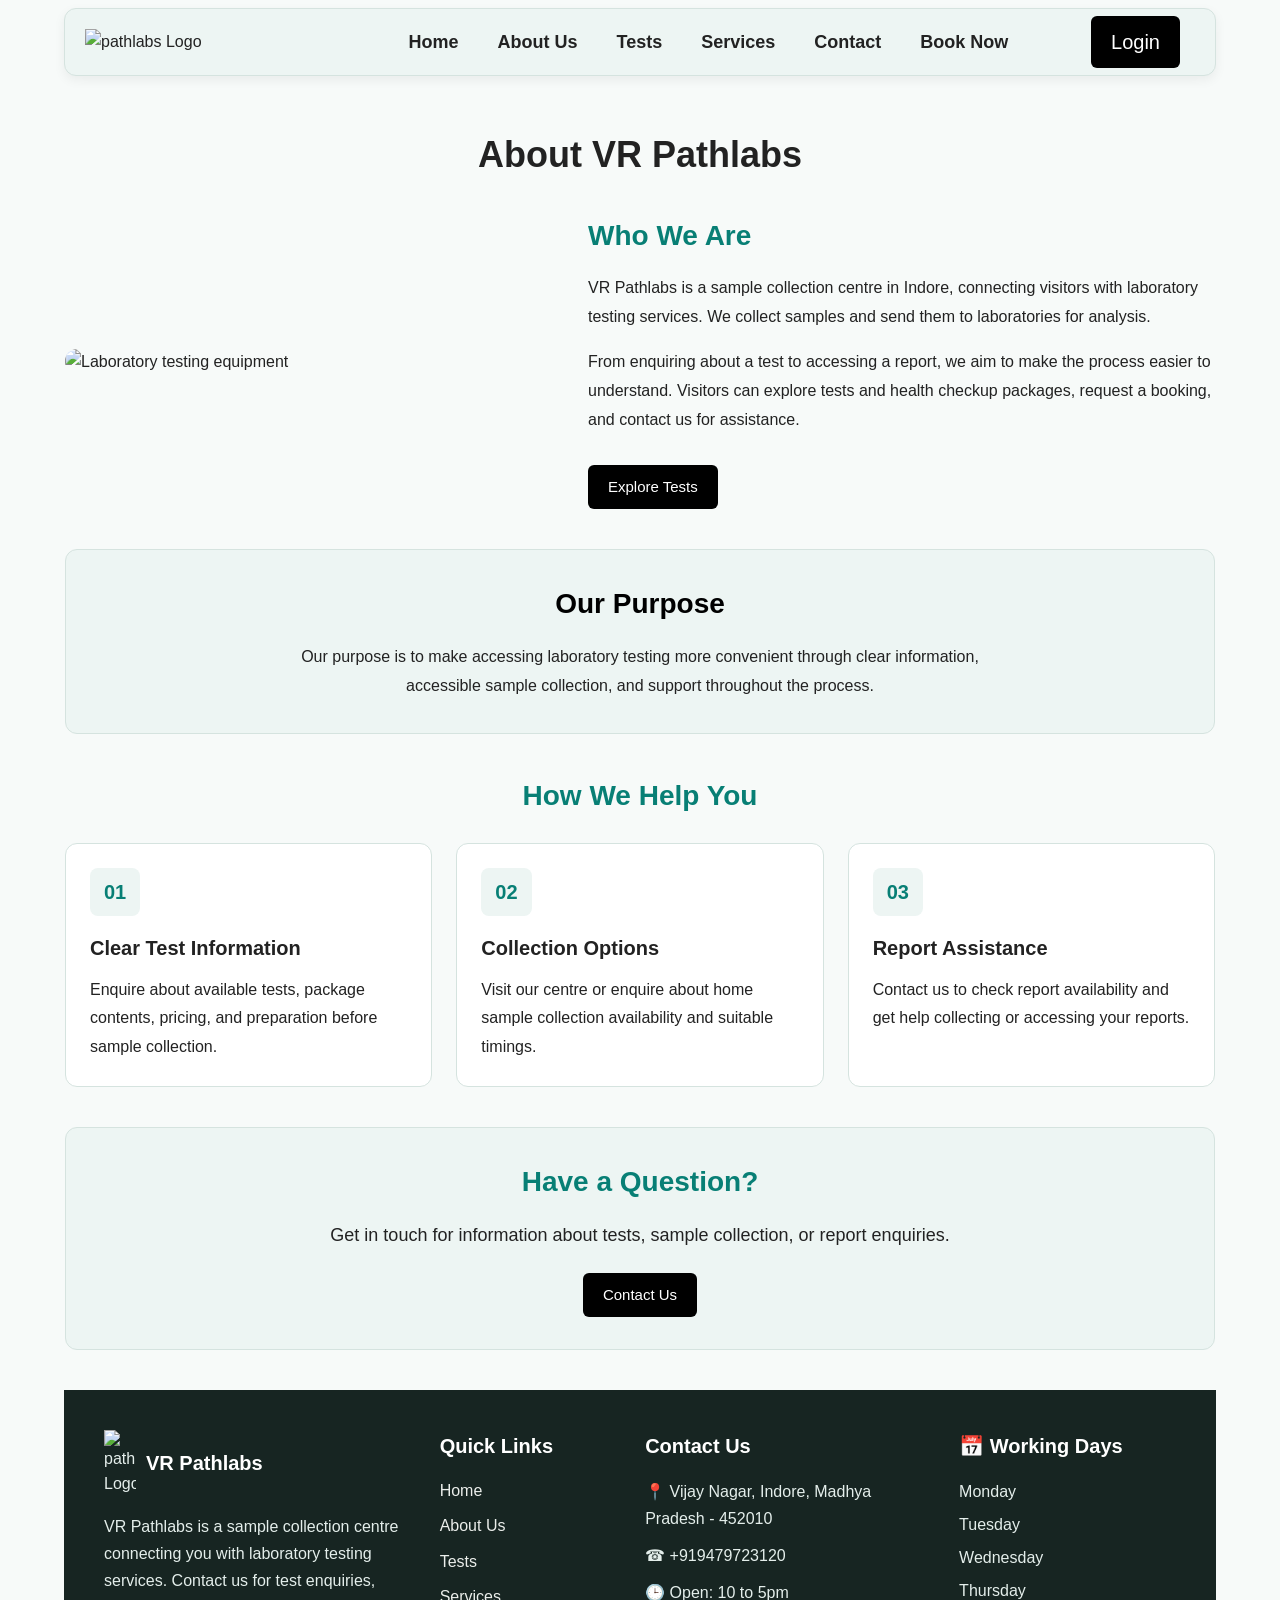
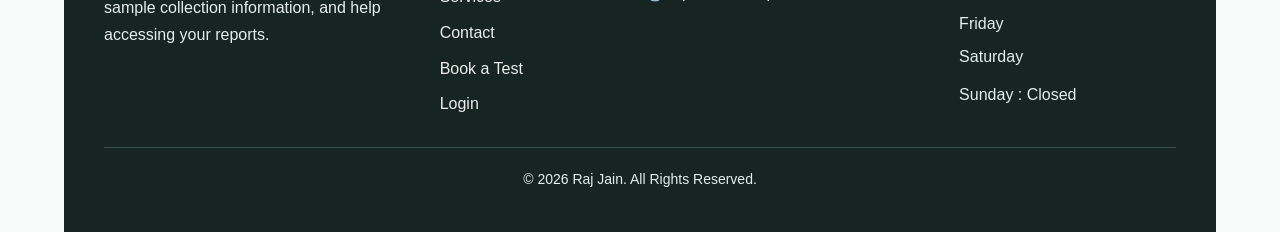
==== about.html @ b72a80f8 "Add files via upload" ====
<!DOCTYPE html>

    <html lang="en">

        <head>
            <title>About | VR Pathlabs</title>
            <link rel="icon" href="img/footer.png">
            <link rel="stylesheet" href="style.css">
            <meta charset="UTF-8">
            <meta name="viewport" content="width=device-width, initial-scale=1.0">
        </head>

        <body>

            <!--Header Start-->


                <header>

                    <nav class="nav">

                        <img class="logo" src="img/logo.png" alt="pathlabs Logo" >

                        <div class="navlinks">
                            <a href="index.html">Home</a>
                            <a href="about.html">About Us</a>
                            <a href="test.html">Tests</a>
                            <a href="services.html">Services</a>
                            <a href="contact.html">Contact</a>
                            <a href="booking.html">Book Now</a>
                        </div>

                        <a href="login.html" class="loginlink">Login</a>

                    </nav>

                </header>

            <!--Header End-->

            <!-- Main Start-->
                <main class="aboutpage">

                    <h1 class="welcome">About VR Pathlabs</h1>

                    <section class="aboutintro">
                        <img src="img/lab.png" class="aboutimg"
                            alt="Laboratory testing equipment">

                        <div class="abouttext">
                            <h2>Who We Are</h2>

                            <p>
                                VR Pathlabs is a sample collection centre in Indore,
                                connecting visitors with laboratory testing services.
                                We collect samples and send them to laboratories
                                for analysis.
                            </p>

                            <p>
                                From enquiring about a test to accessing a report,
                                we aim to make the process easier to understand.
                                Visitors can explore tests and health checkup packages,
                                request a booking, and contact us for assistance.
                            </p>

                            <a href="test.html" class="booktest">Explore Tests</a>
                        </div>
                    </section>

                    <section class="aboutpurpose">
                        <h2>Our Purpose</h2>
                        <p>
                            Our purpose is to make accessing laboratory testing
                            more convenient through clear information, accessible
                            sample collection, and support throughout the process.
                        </p>
                    </section>

                    <section class="aboutsupport">
                        <h2>How We Help You</h2>

                        <div class="aboutcards">
                            <div class="aboutcard">
                                <span class="aboutnumber">01</span>
                                <h3>Clear Test Information</h3>
                                <p>
                                    Enquire about available tests, package contents,
                                    pricing, and preparation before sample collection.
                                </p>
                            </div>

                            <div class="aboutcard">
                                <span class="aboutnumber">02</span>
                                <h3>Collection Options</h3>
                                <p>
                                    Visit our centre or enquire about home sample
                                    collection availability and suitable timings.
                                </p>
                            </div>

                            <div class="aboutcard">
                                <span class="aboutnumber">03</span>
                                <h3>Report Assistance</h3>
                                <p>
                                    Contact us to check report availability and
                                    get help collecting or accessing your reports.
                                </p>
                            </div>
                        </div>
                    </section>

                    <section class="aboutcontact">
                        <h2>Have a Question?</h2>
                        <p>
                            Get in touch for information about tests,
                            sample collection, or report enquiries.
                        </p>
                        <a href="contact.html" class="booktest">Contact Us</a>
                    </section>
                </main>
            
            <!-- Main End -->

            <!-- Footer Start -->

                <footer>

                    <div class="footercontent">
                        <div class="footerabout">

                            <div class ="footerbrand"><img src="img/footer.png" class="footerimg" alt="pathlabs Logo" >
                                <h3>VR Pathlabs</h3>
                            </div>  
                            <p> VR Pathlabs is a sample collection centre connecting you
                                with laboratory testing services. Contact us for test enquiries,
                                sample collection information, and help accessing your reports.
                            </p>


                        </div>

                        <div class="footerlinks">

                            <h3>Quick Links</h3>

                            <a href="index.html">Home</a>
                            <a href="about.html">About Us</a>
                            <a href="test.html">Tests</a>
                            <a href="services.html">Services</a>
                            <a href="contact.html">Contact</a>
                            <a href="booking.html">Book a Test</a>
                            <a href="login.html">Login</a>
                
                        </div>

                        <div class="footercontact">
                        
                            <h3>Contact Us</h3>

                            <p>📍 Vijay Nagar, Indore, Madhya Pradesh - 452010</p>

                            <p>☎ +919479723120</p>

                            <p>🕒 Open: 10 to 5pm</p>

                        </div>

                        <div class="footerdays">
                            <h3>📅 Working Days</h3>

                            <p>Monday</p>
                            <p>Tuesday</p>
                            <p>Wednesday</p>
                            <p>Thursday</p>
                            <p>Friday</p>
                            <p>Saturday</p>

                            <p class="sunday">Sunday : Closed</p>

                        </div>

                    </div>

                    <p class="copyright">
                        © 2026 Raj Jain. All Rights Reserved.
                    </p>

                </footer>
            <!-- Footer End -->
                
            <script src="script.js" defer></script>

        </body>
    </html>
---- style.css ----
/* Reset - remove default browser spacing */

* {
    margin: 0;
    padding: 0;
    box-sizing: border-box;
}

/* Body - main page font, background, and text color */

body {
    font-family: Arial, sans-serif;
    color: #222;
    line-height: 1.6;
    padding-left: 5%;
    padding-right: 5%;
    background-color:#f7faf9;
}

header {
    display: flex;
}

nav {
    display:flex;
    gap: 25px;
    width: 100%;
    align-items: center;
    padding: 7px 20px;
    padding-right:35px;
    justify-content: space-between;
    margin-top:8px;
    border: 1px solid #d5e3df;
    border-radius:12px;
    background-color: #edf5f3;
    box-shadow:0 4px 12px rgba(0,0,0,0.06);
}

.logo{
    width: 22%;
    height:auto;

}

.navlinks{
    display: flex;
    gap: 11px;
    font-size:18px;
    align-items:center;
}

.navlinks a {
    color: #222222;
    font-weight:600;
    text-decoration: none;
    padding: 10px 14px;
    border-radius: 8px;
    white-space: nowrap;
    transition: background-color 0.2s ease, color 0.2s ease;
}

.navlinks a:hover {
    color:#087f75;
    text-decoration:none;
    background-color: #dceee8;
}


.loginlink{
    background-color:black;
    color: white ;
    font-size: 20px; 
    padding:10px 20px;
    border-radius:6px;
    text-decoration:none;
}

.welcome{
    font-style:normal;
    color: #222222;
    text-align: center;
    font-size:36px;
     margin-bottom:30px;
     margin-top:50px;
}

.hero{
    display:flex;
    gap:30px;
    padding: 7px 30px;
    align-items: center;

}

.labwork{
    width: 42%;
    height:auto;
    border-radius: 12px;
}

.herotext p {
    margin-bottom: 20px;
    font-size:17px;
}

.testbutton{
    background-color:black;
    color:white;
    text-decoration:none;
    font-size:17px;
    border-radius:6px;
    padding:12px 24px;
    display:inline-block;
    transition: background-color 0.2s ease;
}

.testbutton:hover{
    background-color: #087f75;
}

.services{
    display:grid;
    grid-template-columns: repeat(3,1fr);
    gap:24px;
    margin-top:60px;
    margin-bottom:40px;
}

.services h2{
    grid-column:1/-1;
    text-align:center;
    color:#222222;
    font-size:28px;
}

.service{
    padding:24px;
    color:#222222;
    background-color:#edf5f3;
    border-radius:12px;
    border: 1px solid #d5e3df;
}

.servicelink{
    display: block;
    width: fit-content;
    margin:16px auto 0;
    text-decoration:none;
    font-weight:bold;
    color:white;
    text-align:center;
    padding:10px 20px;
    border-radius:6px;
    background-color:black;
    transition: background-color 0.2s ease;
}

.servicelink:hover{
    background-color:#087f75;
}

.service h3{
    margin-bottom:12px;
    color:#087f75;
}

.service p{
    font-size:16px;
}

.packages{
    margin-top:60px;
}

.packages h2{
    text-align:center;
    margin-bottom:24px;
    color:#222;
    font-size:28px;

}

.packageslider {
    width: 100%;
    overflow: hidden;
}

.packagelist{
    display: flex;
}


/* Home page package slider */

.packages .packageslider {
    width: 100%;
    overflow-x: auto;
    padding-left: 20px;
    padding-bottom: 15px;
}

.packages .packagelist {
    display: flex;
    gap: 20px;
}

.packages .package {
    min-width: calc(33.33% - 14px);
}

.packages .package h4,
.packages .testcount,
.packages .packageprice,
.packages .packagelink {
    width: 100%;
    max-width: 500px;
}

.package {
    border-radius: 12px;
    display: flex;
    flex-direction: column;
    align-items: center;
}

.package h4{
    font-size:18px;
    color:#087f75;
    margin-bottom:5px;
    width: 100%;
    max-width: 450px;
}

.testcount{
    font-size:16px;
    margin-bottom:16px;
    color: #444;
    width: 100%;
    max-width: 450px;   
}

.packageprice{
    font-size:28px;
    font-weight:bold;
    margin-top:auto;
    margin-bottom:16px;
    color:#222;
    width: 100%;
    max-width: 450px;
}

.packagelink{
    display:block;
    color:white;
    background-color:black;
    text-decoration:none;
    text-align:center;
    padding:10px 16px;
    border-radius:6px;
    font-size:16px;
    transition: background-color 0.2s ease;
}

.packagelink:hover{
    background-color: #087f75;
}

.packageimg {
    width: 100%;
    max-width: 450px;
    height: auto;
    margin-bottom: 8px;
    border-radius: 8px;
}

.ourservices{
    display:block;
    width:100%;
    height:auto;
    margin-bottom: 16px;
    border-radius:8px;
}

footer{
    background-color:  #172522;
    color: #e4eeeb;
    padding:40px;
    margin-top:20px;
}


.footercontent{
    display:grid;
    grid-template-columns: 1.4fr 0.8fr 1.3fr 1fr;
    gap: 32px;
    align-items:start;
}

footer h3{
    color:white;
    font-size:20px;
    margin-bottom:16px;
}

footer p{
    line-height:1.7;
    font-size:16px;
}

.footerbrand{
    display:flex;
    align-items:center;
    gap:10px;
    margin-bottom: 16px;
}

.footerbrand h3{
    margin:0;
}

.footerimg{
    width:32px;
    height:auto;
}

.footerlinks a{
    display:block;
    color:#ebeeeb;
    text-decoration:none;
    margin-bottom:10px;
}

.footerlinks a:hover{
    color:#8de0cc;
}

.footercontact p{
    margin-bottom:10px;
}

.footerdays{
    display:block;
}

.footerdays p{
    margin-bottom: 6px;
}

.sunday{
    margin-top:10px;
}

.copyright{
    margin-top:20px;
    font-size:14px;
    text-align:center;
    border-top:1px solid #36504a;
    padding-top:20px;
}

.testpackage{
    background-color: #edf5f3;
    margin-bottom:16px;
    padding:20px;
    border-radius:12px;
    border: 1px solid #d5e3df;
}

.testpackage summary{
    font-size: 18px;
    font-weight:bold;
    color:#087f75;
    cursor:pointer;
}

.packageheading {
    margin-top: 30px;
    margin-bottom: 20px;
    text-align:center;
    color: #087f75;

}

.testsearch{
    display:flex;
    gap:12px;
    width:100%;
    margin: 0 auto 24px;
    max-width:800px;
}

.testsearch input[type="search"]{
    flex:1;
    min-width:0;
    padding: 14px 16px;
    font-size:16px;
    border-radius:8px;
    background-color:white;
    border: 1px solid #d5e3df;
}

.testsearch input[type="button"]{
    background-color:black;
    color:white;
    border:none;
    font-size:16px;
    cursor:pointer;
    border-radius: 8px;
    padding: 14px 24px;
    transition: background-color 0.2s ease;
}

.testsearch input[type="button"]:hover{
    background-color: #087f75;
}

/* Search Result Highlight */

.search-highlight {
    background-color: rgb(53, 136, 185) !important;
    color: black;
}

.popularsearches{
    display:flex;
    justify-content:center;
    align-items:center;
    flex-wrap: wrap;
    gap:10px;
    margin-bottom:32px;
}

.popularsearches a{
    text-decoration: none;
    color:#444;
    font-size :14px;
    padding: 5px 14px;
    border-radius:20px;
    border: 1px solid #d5e3df;
}

.packageslider{
    display:flex;
    gap:24px;
    overflow-x:auto;
    scroll-snap-type: x mandatory;
    margin-bottom:40px;
    padding-bottom: 16px;
}

.packageslide {
    flex: 0 0 25%;
    scroll-snap-align: start;
    padding: 10px;
}

.packageslide .packageimg {
    display: block;
    width: 100%;
    height: auto;
    margin-bottom: 0;
}


.learnmore {
    display: block;
    width: fit-content;
    margin: 10px auto;

    background-color: black;
    color: white;
    text-decoration: none;
    padding: 10px 20px;
    border-radius: 6px;
    font-size: 15px;
    cursor: pointer;
}

.learnmore:hover {
    background-color: #087f75;
}

.sliderwrapper {
    position: relative;
}
.slidercontrols {
    position: absolute;
    top: 50%;
    left: 0;
    width: 100%;

    display: flex;
    justify-content: space-between;

    transform: translateY(-50%);
    pointer-events: none;
}

.slidercontrols input {
    background-color: black;
    color: white;
    border: none;
    font-size: 20px;
    padding: 12px 15px;
    cursor: pointer;
    border-radius: 6px;
    pointer-events: auto;
}

.slidercontrols input:hover {
    background-color: #087f75;
}

.packagedetails {
    display: none;
    background-color: #edf5f3;
    border: 1px solid #d5e3df;
    border-radius: 12px;
    padding: 30px;
    margin-top: 30px;
}

.packagedetails:target {
    display: block;
}

.packagedetails h2{
    color: #087f75;
        margin-bottom: 16px;
}

.packagedetails h3{
    margin-top: 20px;
    margin-bottom: 10px;
}

.packagedetails h4{
    margin-top: 16px; 
    margin-bottom: 8px;
}

.packagedetails ul{
    padding-left: 24px;
}

.packagedetails li{
    margin-bottom: 6px;
}

.detailprice{
    font-size: 28px;
    font-weight: bold;
    margin-top: 24px;
}

.backtopackages {
    display: inline-block;
    margin: 15px 0 0 16px;
    text-decoration: none;
    color:white;
    background-color:black;
    padding : 10px 20px;
    border-radius: 6px;
    font-size: 15px;
    transition: background-color 0.2s ease;
}

.backtopackages:hover{
    background-color: #087f75;
}

.booktest {
    display: inline-block;
    background-color: black;
    color: white;
    text-decoration: none;
    padding: 10px 20px;
    margin-top: 15px;
    border-radius: 6px;
    font-size: 15px;
    cursor: pointer;
    transition: background-color 0.2s ease;
}

.booktest:hover {
    background-color: #087f75;
}

/* Individual Lab Tests */

.individualtests {
    max-width: 1000px;
    margin: 25px auto;
    padding: 20px;
}

.individualtests h2 {
    text-align: center;
    margin-bottom: 20px;
}


/* Tests Table */

.testtable {
    width: 100%;
    border-collapse: collapse;
}

.testtable th,
.testtable td {
    border: 1px solid gray;
    padding: 12px;
    text-align: left;
}

.testtable th {
    background-color: #172522;
    color: white;
}


/* Buttons below table */

.testactions {
    display: flex;
    justify-content: center;
    gap: 15px;
    margin-top: 20px;
}

/* Test Categories Section */

.testcategories {
    max-width: 1000px;
    margin: 40px auto;
    padding: 20px;
}

.testcategories h2 {
    text-align: center;
    margin-bottom: 20px;
}

.serviceoptions{
    display:grid;
    margin-bottom:40px;
    gap:24px;
    grid-template-columns: repeat(3, 1fr);
}

.servicecard{
    display: flex;
    flex-direction: column;
    border-radius:12px;
    padding:24px;
    background-color: #edf5f3;
    border: 1px solid #d5e3df;
}

.servicecard h2{
    margin-bottom:12px;
    font-size:24px;
    color: #087f75;
}

.servicecard p {
    margin-bottom: 20px;
}

.servicecard .booktest {
    margin-top: auto;
    align-self: flex-start;
}

.servicecard img {
    display: block;
    width: 100%;
    aspect-ratio: 3 / 2;
    object-fit: cover;
    border-radius: 8px;
    margin-bottom: 16px;
}

.bookingform {
    width: 100%;
    max-width: 900px;
    margin: 0 auto 40px;
    padding: 30px;
    background-color: rgba(255, 255, 255, 0.70);
    border: 1px solid #d5e3df;
    border-radius: 12px;
}

.required {
    color: red;
}

/* ================================
   PAYMENT SUMMARY
================================ */

.paymentsummary {
    max-width: 700px;
    margin: 30px auto;
    padding: 25px;
    background-color: #f5f7fa;
    color: black;
    border-radius: 10px;
}

/* Hide payment section initially */

.paymentsummary[hidden] {
    display: none;
}

#homeVisitRow[hidden] {
    display: none;
}

/* Payment heading */

.paymentsummary h2 {
    text-align: center;
    font-size: 26px;
    margin-bottom: 20px;
}

/* Payment details box */

.paymentdetails {
    padding: 20px;
    border: 1px solid #ddd;
    border-radius: 8px;
}

/* Payment information */

.paymentdetails p {
    margin-bottom: 15px;
    font-size: 16px;
    line-height: 1.6;
}

/* Total amount */

.paymentdetails h3 {
    margin-top: 20px;
    padding-top: 15px;
    border-top: 1px solid #ddd;
    font-size: 20px;
}

/* Confirm booking button */

.paymentsummary .booktest {
    display: block;
    margin: 25px auto 0;
    padding: 12px 25px;
    cursor: pointer;
}

.formgroup {
    display: grid;
    grid-template-columns: 200px minmax(0, 1fr);
    align-items: center;
    gap: 20px;
    margin-bottom: 20px;
}

.formgroup label {
    font-weight: 600;
    margin-bottom: 0;
}

.formgroup input,
.formgroup select,
.formgroup textarea {
    width: 100%;
    padding: 12px 14px;
    font: inherit;
    background-color: white;
    border: 1px solid #d5e3df;
    border-radius: 8px;
    min-width: 0;
    max-width: none;
}

.formgroup textarea {
    resize: vertical;
}

.bookingform .booktest {
    border: none;
    font-family: inherit;
    margin-left: 220px;
}

.confirmation {
    max-width: 600px;
    margin: 100px auto;
    padding: 40px 30px;
    text-align: center;
    background-color: #edf5f3;
    border: 1px solid #d5e3df;
    border-radius: 12px;
}

.confirmation h1 {
    color: #087f75;
    font-size: 30px;
    margin-bottom: 16px;
}

.confirmation p {
    margin-bottom: 20px;
}

.bookingterms {
    display: flex;
    align-items: center;
    gap: 10px;
    margin: 20px 0 0 220px;
}

.booking {
    background-image: url("img/booking.png");
    background-size: cover;
    background-position: center;
    background-repeat: no-repeat;
    padding: 15px 0 30px;
}

.booking h1 {
    text-align: center;
    margin: 10px 0 20px;
}

/* About Page */

.aboutpage {
    max-width: 1150px;
    margin: 0 auto;
}

.aboutintro {
    display: flex;
    align-items: center;
    gap: 40px;
    margin-bottom: 40px;
}

.aboutimg {
    display: block;
    width: 42%;
    height: auto;
    border-radius: 12px;
}

.abouttext {
    flex: 1;
    min-width: 0;
}

.abouttext h2,
.aboutpurpose h2,
.aboutsupport h2,
.aboutcontact h2 {
    color: #087f75;
    font-size: 28px;
    margin-bottom: 16px;
}

.abouttext p {
    margin-bottom: 16px;
    line-height: 1.8;
}

.aboutpurpose {
    padding: 32px;
    margin-bottom: 40px;
    background-color: #edf5f3;
    border: 1px solid #d5e3df;
    border-radius: 12px;
    text-align: center;
}

.aboutpurpose h2{
    color: black;
}

.aboutpurpose p {
    max-width: 720px;
    margin: 0 auto;
    line-height: 1.8;
}

.aboutsupport {
    margin-bottom: 40px;
}

.aboutsupport > h2 {
    text-align: center;
    margin-bottom: 24px;
}

.aboutcards {
    display: grid;
    grid-template-columns: repeat(3, 1fr);
    gap: 24px;
}

.aboutcard {
    padding: 24px;
    background-color: white;
    border: 1px solid #d5e3df;
    border-radius: 12px;
}

.aboutnumber {
    display: inline-block;
    color: #087f75;
    background-color: #edf5f3;
    padding: 8px 14px;
    border-radius: 8px;
    font-size: 20px;
    font-weight: bold;
    margin-bottom: 16px;
}

.aboutcard h3 {
    font-size: 20px;
    margin-bottom: 12px;
}

.aboutcard p {
    line-height: 1.8;
}

.aboutcontact {
    text-align: center;
    padding: 32px 24px;
    background-color: #edf5f3;
    border: 1px solid #d5e3df;
    border-radius: 12px;
    margin-bottom: 40px;
}

.aboutcontact p {
    margin-bottom: 8px;
    font-size:18px ;
}

/* Contact Page */

.contactpage {
    max-width: 1150px;
    margin: 0 auto;
}

.contactintro {
    text-align: center;
    color: #555;
    margin-bottom: 32px;
    font-size: 20px;
    font-weight: 500;
}

.contactlayout {
    display: grid;
    grid-template-columns: 1fr 2fr;
    gap: 28px;
    margin-bottom: 40px;
    align-items: stretch;
}

.contactinfo,
.contactenquiry {
    padding: 30px;
    border: 1px solid #d5e3df;
    border-radius: 12px;
}

.contactinfo {
    background-color: #edf5f3;
    display: flex;
    flex-direction: column;
    justify-content: space-between;
}

.contactenquiry {
    background-color: white;
}

.contactinfo h2,
.contactenquiry h2,
.contactbooking h2 {
    color: #087f75;
    font-size: 26px;
    margin-bottom: 20px;
}

.contactitem {
    margin-bottom: 22px;
}

.contactitem:last-child {
    margin-bottom: 0;
}

.contactitem h3 {
    font-size: 17px;
    margin-bottom: 6px;
}

.contactitem p,
.contactitem a {
    color: #444;
    line-height: 1.8;
}

.contactitem a {
    text-decoration: none;
    overflow-wrap: anywhere;
}

.contactitem a:hover {
    color: #087f75;
    text-decoration: underline;
}

.contactform {
    display: grid;
    grid-template-columns: repeat(2, minmax(0, 1fr));
    gap: 20px;
}

.contactfield label {
    display: block;
    font-weight: 600;
    margin-bottom: 8px;
}

.contactfield input,
.contactfield select,
.contactfield textarea {
    width: 100%;
    min-width: 0;
    padding: 12px 14px;
    font: inherit;
    color: #222;
    background-color: #f7faf9;
    border: 1px solid #d5e3df;
    border-radius: 8px;
}

.contactfield textarea {
    resize: vertical;
}

.contactfield input:focus,
.contactfield select:focus,
.contactfield textarea:focus {
    outline: 2px solid #087f75;
    outline-offset: 2px;
}

.contactmessage,
.contactsubmit {
    grid-column: 1 / -1;
}

.contactsubmit .booktest {
    border: none;
    font-family: inherit;
    margin-top: 0;
}

.contactbooking {
    text-align: center;
    padding: 30px;
    background-color: #edf5f3;
    border: 1px solid #d5e3df;
    border-radius: 12px;
    margin-bottom: 40px;
}

.contactbooking h2 {
    margin-bottom: 10px;
}

/* Login Page */

.loginpage {
    display: flex;
    justify-content: center;
    align-items: center;
    min-height: 750px;
    margin-top: 50px;
    padding: 50px 20px;
    border-radius: 16px;

    background-image:
        linear-gradient(
            rgba(10, 35, 31, 0.55),
            rgba(10, 35, 31, 0.7)
        ),
        url("img/login.png");

    background-size: cover;
    background-position: center;
}

.logincard {
    width: 100%;
    max-width: 460px;
    padding: 30px;
    color: white;
    background-color: rgba(23, 53, 47, 0.75);
    backdrop-filter: blur(14px);
    border: 1px solid rgba(255, 255, 255, 0.65);
    border-radius: 24px;
    box-shadow: 0 12px 35px rgba(0, 0, 0, 0.2);
}

.logincard h1 {
    font-size: 36px;
    margin-bottom: 8px;
}

.loginwelcome {
    margin-bottom: 20px;
    color: #edf5f3;
}

.loginfield {
    margin-bottom: 16px;
}

.loginfield label {
    display: block;
    font-weight: 600;
    margin-bottom: 8px;
}

.loginfield input {
    width: 100%;
    padding: 14px 16px;
    font: inherit;
    color: white;
    background-color: rgba(255, 255, 255, 0.08);
    border: 1px solid rgba(255, 255, 255, 0.65);
    border-radius: 10px;
}

.loginfield input::placeholder {
    color: #e0e9e6;
}

.loginfield input:focus {
    outline: 2px solid #8de0cc;
    outline-offset: 3px;
}

.loginremember {
    display: flex;
    align-items: center;
    gap: 10px;
    margin-bottom: 24px;
    font-size: 15px;
}

.loginremember input {
    width: 18px;
    height: 18px;
    accent-color: #087f75;
}

.loginbutton,
.logingoogle {
    width: 100%;
    padding: 14px 20px;
    font: inherit;
    font-weight: 600;
    border-radius: 10px;
    cursor: pointer;
    transition: background-color 0.2s ease;
}

.loginbutton {
    background-color: #1b5853;
    color: white;
    border: 1px solid black;
}

.loginbutton:hover {
    background-color: black;
}

.loginseparator {
    display: flex;
    align-items: center;
    gap: 14px;
    margin: 20px 0;
}

.loginseparator::before,
.loginseparator::after {
    content: "";
    flex: 1;
    height: 1px;
    background-color: rgba(255, 255, 255, 0.4);
}

.logingoogle {
    color: #222;
    background-color: white;
    border: 1px solid #d5e3df;
}

.logingoogle:hover {
    background-color: #edf5f3;
}

.loginsignup {
    text-align: center;
    margin-top: 24px;
    font-size: 15px;
}

.loginsignup a {
    color: white;
    font-weight: bold;
    text-decoration: underline;
}

/* Navbar on smaller screens */

@media (max-width: 768px) {

    body {
    padding-left: 0;
    padding-right: 0;
}

    nav {
        flex-wrap: wrap;
        padding: 15px;
        gap: 10px;
        justify-content: flex-start;
    }

    .navlinks {
        order: 1;
        width: 100%;
        display: flex;
        flex-wrap: nowrap;
        justify-content: space-between;
        gap: 0;
    }

    .navlinks a {
        font-size: 11px;
        padding: 5px 2px;
    }

    .logo {
        order: 2;
        width: 200px;
        height: auto;
    }

    .loginlink {
        order: 3;
        margin-left: auto;
        font-size: 16px;
        padding: 8px 16px;
    }

    .hero {
        flex-direction: column;
        padding: 10px 20px;
        gap: 20px;
    }

    .labwork {
        width: 100%;
        max-width: 400px;
    }

    .herotext {
        width: 100%;
    }

    .welcome {
    font-size: 28px;
    margin-top: 30px;
    margin-bottom: 25px;
    padding-left: 5px;
    padding-right: 5px;
    }

    /* Home packages on smaller screens */

    .packages {
        padding: 0 15px;
    }

    .packages h2 {
        font-size: 26px;
    }

    .packages .packagelist {
        gap: 15px;
    }

    .packages .package {
        width: 260px;
        min-width: 260px;
    }

    .packages .packageimg {
        width: 260px;
        max-width: 100%;
        height: auto;
    }
}

@media (max-width: 768px) {

    /* Our Services */

    .services {
        grid-template-columns: repeat(3, minmax(0, 1fr));
        gap: 10px;
        padding: 0 10px;
    }

    .service {
        padding: 13px;
        display: flex;
        flex-direction: column;
        padding-bottom: 20px;
    }
    .service h3 {
        font-size: 14px;
    }

    .service p {
        font-size: 12px;
    }

    .servicelink {
        font-size: 12px;
        padding: 8px;
        margin-top: auto;
        align-self: center;
    }

    /* Footer */

    footer {
        padding: 20px 10px;
    }

    .footercontent {
        grid-template-columns: repeat(4, minmax(0, 1fr));
        gap: 8px;
    }

    footer h3 {
        font-size: 12px;
        line-height: 1.4;
    }

    footer p,
    .footerlinks a {
        font-size: 10px;
        overflow-wrap: anywhere;
        line-height: 1.5;
    }

    .footerbrand {
        flex-wrap: wrap;
    }

    .footercontact p {
        overflow-wrap: anywhere;
    }

    .footerimg {
        width: 20px;
    }
}

/* About page on smaller screens */

@media (max-width: 768px) {

    .aboutpage {
        padding: 0 20px;
    }

    .aboutintro {
        flex-direction: column;
        gap: 20px;
        margin-bottom: 30px;
    }

    .aboutimg {
        width: 100%;
    }

    .abouttext {
        width: 100%;
    }

    .abouttext h2 {
        font-size: 26px;
        margin-bottom: 12px;
    }

    .aboutcards {
        grid-template-columns: 1fr;
    }

    .aboutpurpose {
        padding: 22px;
        margin-bottom: 25px;
    }
}

/* Tests page on smaller screens */

@media (max-width: 768px) {

    .testsearch {
        padding: 0 15px;
    }

    .testsearch input[type="search"] {
        width: 100%;
    }

    .testsearch input[type="button"] {
        padding: 12px 16px;
    }

    .popularsearches {
        padding: 0 15px;
    }

    .sliderwrapper {
        padding: 0 15px;
    }

    .packageslide {
        flex: 0 0 100%;
        padding: 10px;
    }

    .packagedetails {
        margin: 20px 15px;
        padding: 20px;
    }

    .individualtests,
    .testcategories {
        padding: 15px;
        overflow-x: auto;
    }

    .testactions {
        flex-wrap: wrap;
        margin-top:5px;
    }

    .packageslider {
    margin-bottom:5px;
    }

    .individualtests {
    margin-top: 10px;
    }

}

/* Services page on smaller screens */

@media (max-width: 768px) {

    .serviceoptions {
        grid-template-columns: 1fr;
        gap: 20px;
        padding: 0 20px;
    }

    .servicecard {
        padding: 20px;
    }

    .servicecard h2 {
        font-size: 22px;
    }

    .servicecard img {
        width: 100%;
        height: auto;
        aspect-ratio: auto;
    }
}

/* Contact page on smaller screens */

@media (max-width: 768px) {
    .contactlayout,
    .contactform {
        grid-template-columns: 1fr;
    }

    .contactinfo,
    .contactenquiry {
        padding: 22px;
    }
}

/* Booking page on smaller screens */

@media (max-width: 768px) {

    .booking {
        padding: 10px 0 20px;
        background-position: center;
    }

    .booking h1 {
         margin: 10px 0 25px;
        font-size: 28px;
    }

    .bookingform {
        padding: 20px;
        margin-bottom: 20px;
    }

    .formgroup {
        grid-template-columns: 1fr;
        gap: 8px;
        margin-bottom: 18px;
    }

    .bookingterms {
        margin-left: 0;
    }

    .bookingform .booktest {
        margin-left: 0;
    }

    /* ================================
   PAYMENT SUMMARY RESPONSIVE
================================ */

/* Tablet */

    .paymentsummary {
        width: 95%;
        padding: 20px;
        margin: 25px auto;
    }

    .paymentsummary h2 {
        font-size: 22px;
    }

    .paymentdetails {
        padding: 15px;
    }

    .paymentdetails p {
        font-size: 14px;
    }

    .paymentdetails h3 {
        font-size: 18px;
    }
}

/* Mobile */

@media (max-width: 480px) {

    .paymentsummary {
        width: 95%;
        padding: 15px;
        margin: 20px auto;
    }

    .paymentsummary h2 {
        font-size: 20px;
    }

    .paymentdetails {
        padding: 12px;
    }

    .paymentdetails p {
        font-size: 13px;
        overflow-wrap: anywhere;
    }

    .paymentdetails h3 {
        font-size: 17px;
    }

    .paymentsummary .booktest {
        width: 100%;
        padding: 12px;
        font-size: 14px;
    }
}
/* Hide inactive booking fields */

    .formgroup[hidden] {
        display: none;
    }



/* Login and Signup pages on smaller screens */

@media (max-width: 600px) {

    .loginpage {
        min-height: auto;
        margin-top: 20px;
        padding: 25px 15px;
    }

    .logincard {
        width: 100%;
        padding: 22px 18px;
        border-radius: 16px;
    }

    .logincard h1 {
        font-size: 28px;
    }

    .loginfield input {
        padding: 12px 14px;
    }

    .loginbutton,
    .logingoogle {
        padding: 12px 16px;
    }
}
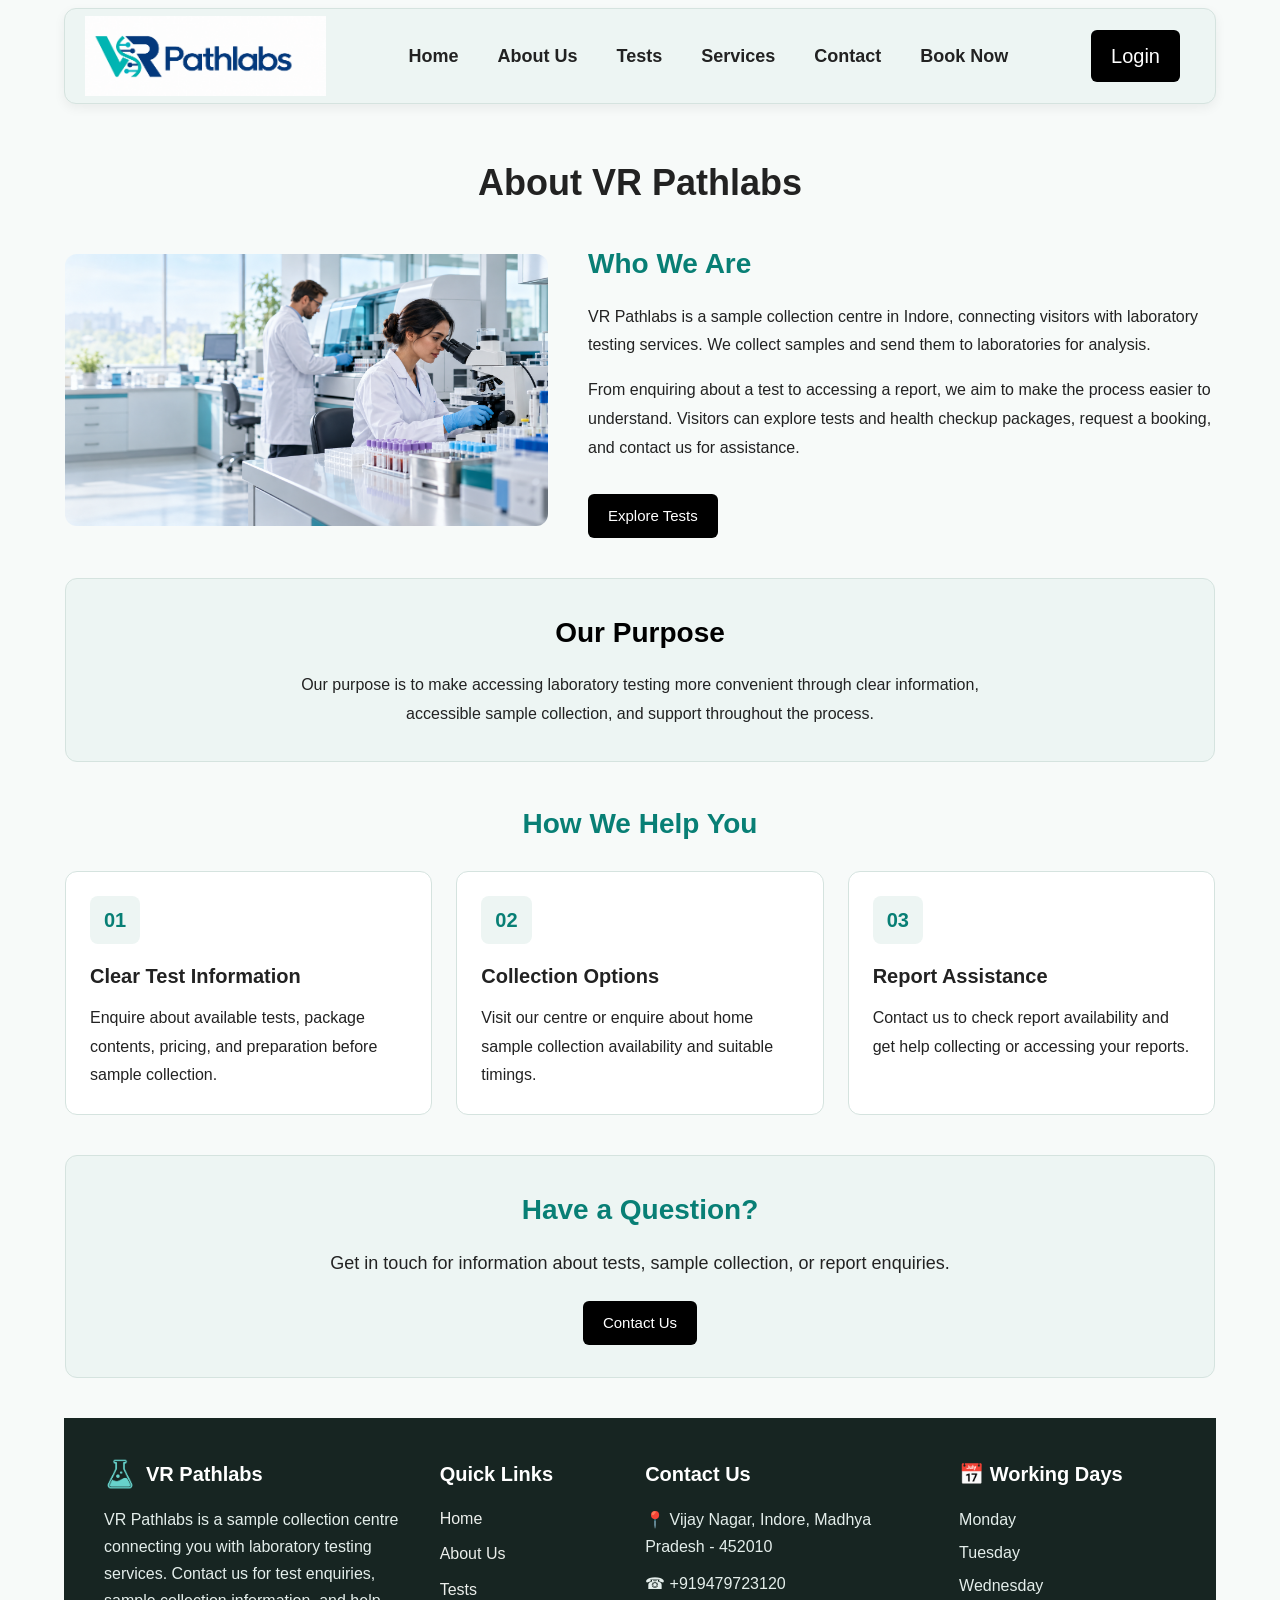
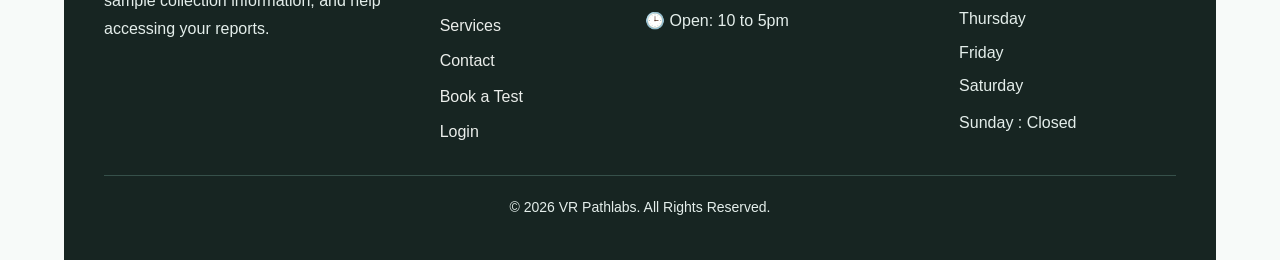
==== commit 21ed0f9b: "Fix formatting issues in about.html" ====
--- a/about.html
+++ b/about.html
@@ -183,7 +183,7 @@
                     </div>
 
                     <p class="copyright">
-                        © 2026 Raj Jain. All Rights Reserved.
+                        © 2026 VR Pathlabs. All Rights Reserved.
                     </p>
 
                 </footer>
@@ -192,4 +192,4 @@
             <script src="script.js" defer></script>
 
         </body>
-    </html>+    </html>
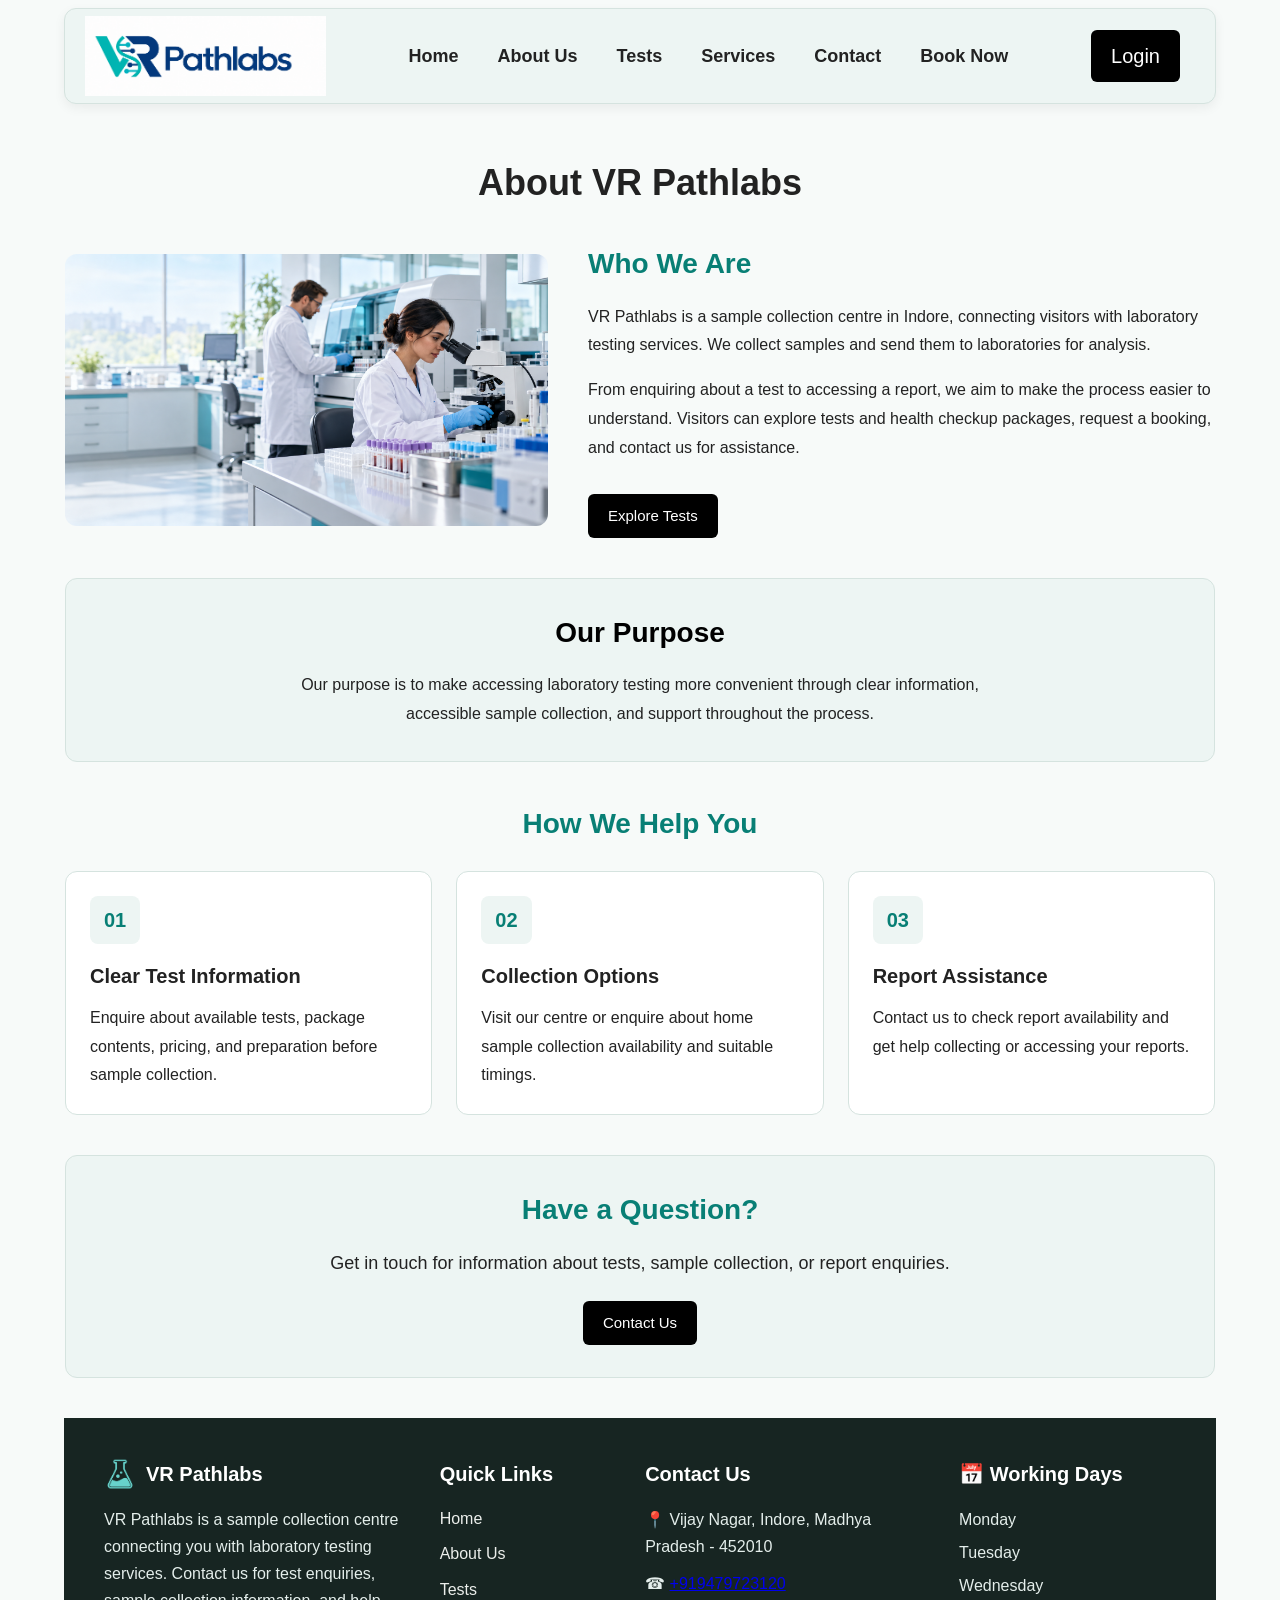
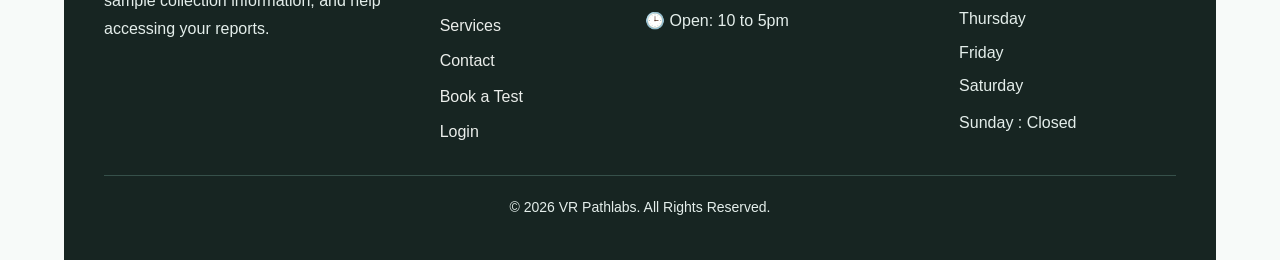
==== commit 4d975fe0: "Restore about.html content" ====
--- a/about.html
+++ b/about.html
@@ -160,7 +160,7 @@
 
                             <p>📍 Vijay Nagar, Indore, Madhya Pradesh - 452010</p>
 
-                            <p>☎ +919479723120</p>
+                            <p>☎ <a href="tel:+919479723120">+919479723120</a></p>
 
                             <p>🕒 Open: 10 to 5pm</p>
 
